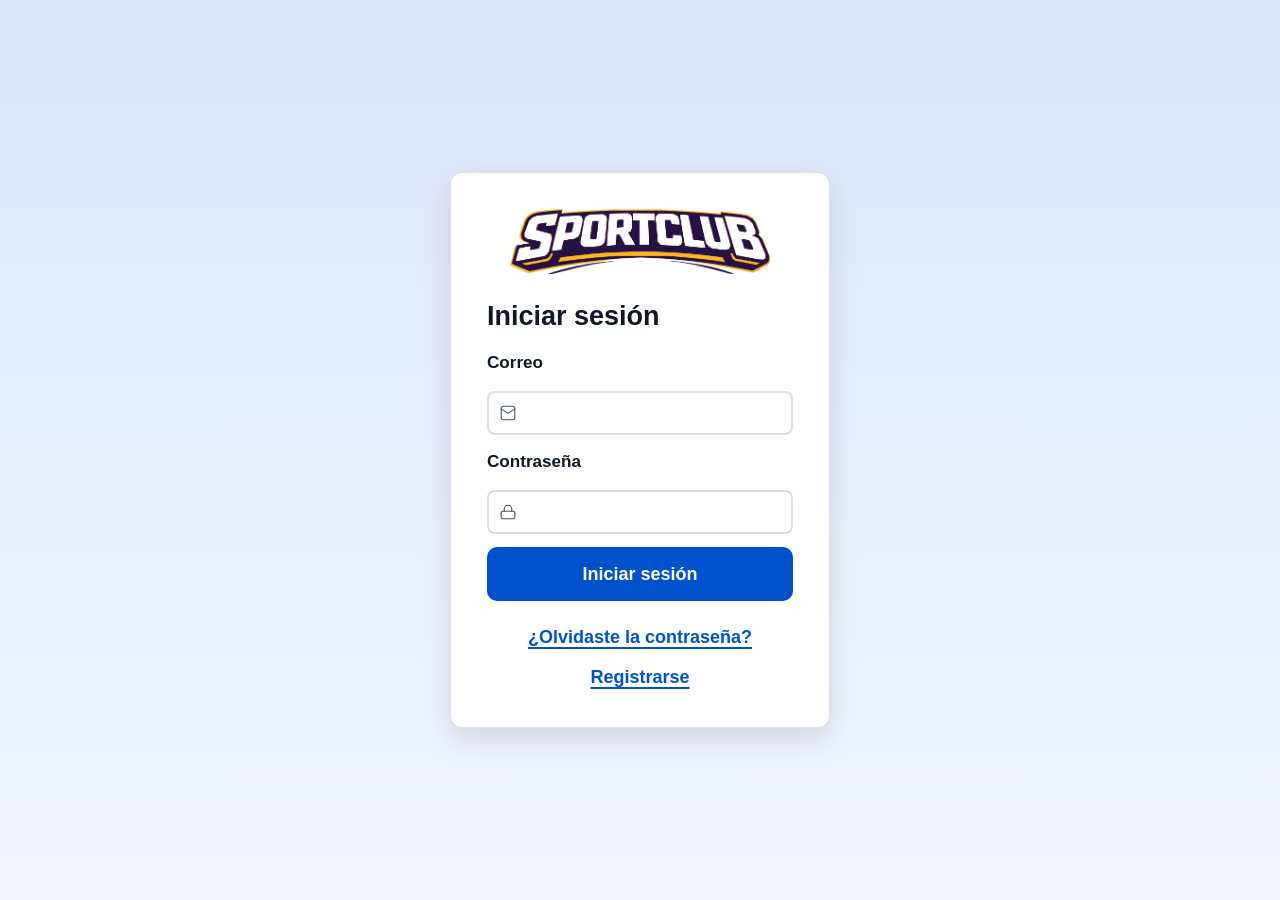
==== login.html @ 4961551b "Se modifico entero el codigo y se añadio pagina registro y recovery de cuenta" ====
<!DOCTYPE html>
<html lang="es">
<head>
    <meta charset="UTF-8">
    <meta name="viewport" content="width=device-width, initial-scale=1.0">
    <title>Iniciar sesión</title>
    <link rel="stylesheet" href="style.css">
    <meta name="color-scheme" content="light dark">
</head>
<body>
    <main class="login-container">
        <div class="login-box" role="region" aria-label="Formulario de inicio de sesión">
            <!-- Logo: coloque el archivo de imagen en assets/logo.png -->
            <div class="logo-wrap" aria-hidden="true">
                <img src="assets/logo.png" alt="Sportclub" class="site-logo">
            </div>
            <h1>Iniciar sesión</h1>
            <form id="loginForm" class="login-form">
                    <div class="input-group">
                        <label for="email">Correo</label>
                        <div class="input-field">
                            <span class="icon" aria-hidden="true">
                                <!-- email SVG -->
                                <svg width="18" height="18" viewBox="0 0 24 24" fill="none" xmlns="http://www.w3.org/2000/svg" aria-hidden="true">
                                    <path d="M3 5.5A2.5 2.5 0 015.5 3h13A2.5 2.5 0 0121 5.5v13A2.5 2.5 0 0118.5 21h-13A2.5 2.5 0 013 18.5v-13z" stroke="currentColor" stroke-width="1.5" stroke-linecap="round" stroke-linejoin="round"/>
                                    <path d="M21 6.5l-9 6-9-6" stroke="currentColor" stroke-width="1.5" stroke-linecap="round" stroke-linejoin="round"/>
                                </svg>
                            </span>
                            <input type="email" id="email" name="email" required autocomplete="email" aria-label="Correo">
                        </div>
                    </div>

                    <div class="input-group">
                        <label for="password">Contraseña</label>
                        <div class="input-field">
                            <span class="icon" aria-hidden="true">
                                <!-- lock SVG -->
                                <svg width="18" height="18" viewBox="0 0 24 24" fill="none" xmlns="http://www.w3.org/2000/svg" aria-hidden="true">
                                    <rect x="3" y="11" width="18" height="10" rx="2" stroke="currentColor" stroke-width="1.5" stroke-linecap="round" stroke-linejoin="round"/>
                                    <path d="M7 11V8a5 5 0 0110 0v3" stroke="currentColor" stroke-width="1.5" stroke-linecap="round" stroke-linejoin="round"/>
                                </svg>
                            </span>
                            <input type="password" id="password" name="password" required autocomplete="current-password" aria-label="Contraseña">
                        </div>
                    </div>

                <button type="submit" class="btn btn-primary login-submit">Iniciar sesión</button>
            </form>

            <div class="login-links" aria-label="Accesos rápidos">
                <a href="recover.html" class="login-text-link">¿Olvidaste la contraseña?</a>
                <a href="register.html" class="login-text-link">Registrarse</a>
            </div>
        </div>
    </main>

    <script src="app.js"></script>
</body>
</html>
---- style.css ----
/* Reset y Variables de Accesibilidad */
:root {
    /* Colores base (afectan: fondo, texto, bordes, botones y links) */
    --color-primary: #0052CC;
    --color-primary-hover: #0039A6;
    --color-text: #0f172a;
    --color-text-muted: #475569;
    --color-bg: #f3f6ff;          /* fondo de la página */
    --color-surface: #ffffff;     /* caja/panel */
    --color-border: rgba(15, 23, 42, 0.14);
    --color-input-bg: #ffffff;
    --color-input-text: #0f172a;
    --color-success: #216E4E;
    --color-error: #AE2A19;
    --shadow-elevated: 0 12px 30px rgba(2, 6, 23, 0.12);

    --font-family: -apple-system, BlinkMacSystemFont, 'Segoe UI', 'Roboto', sans-serif;
    --font-size-base: 18px;
    --line-height-base: 1.5;
    --focus-outline: 3px solid #0052CC;
}

*, *::before, *::after {
    box-sizing: border-box;
}

html {
    scroll-behavior: smooth;
    font-size: var(--font-size-base);
}

body {
    font-family: var(--font-family);
    color: var(--color-text);
    background-color: var(--color-bg);
    line-height: var(--line-height-base);
    margin: 0;
    padding: 0;
}

/* Tipografía con Contraste AA */
h1, h2, h3, h4, h5, h6 {
    margin: 0.5em 0;
    font-weight: 600;
    line-height: 1.2;
}

h1 { font-size: 2rem; }
h2 { font-size: 1.5rem; }
h3 { font-size: 1.25rem; }
h4 { font-size: 1.125rem; }
h5, h6 { font-size: 1rem; }

p {
    margin: 0.5em 0 1em 0;
}

/* Enlaces Accesibles */
a {
    color: var(--color-primary);
    text-decoration: underline;
    text-decoration-thickness: 2px;
    text-underline-offset: 4px;
}

a:hover {
    background-color: rgba(0, 82, 204, 0.1);
}

a:focus {
    outline: var(--focus-outline);
    outline-offset: 2px;
}

a:visited {
    color: #663399;
}

/* Formularios Accesibles */
input, textarea, select, button {
    font-family: inherit;
    font-size: 1rem;
    line-height: var(--line-height-base);
    border: 2px solid var(--color-border);
    padding: 0.75rem;
    border-radius: 4px;
}

input:focus, textarea:focus, select:focus {
    outline: var(--focus-outline);
    outline-offset: 2px;
    border-color: var(--color-primary);
}

label {
    display: block;
    margin-bottom: 0.5rem;
    font-weight: 600;
}

/* Botones */
button {
    background-color: var(--color-primary);
    color: #ffffff;
    cursor: pointer;
    min-height: 44px;
    min-width: 44px;
    padding: 0.75rem 1.5rem;
    border: none;
    border-radius: 4px;
    font-weight: 600;
}

button:hover {
    background-color: var(--color-primary-hover);
}

button:focus {
    outline: var(--focus-outline);
    outline-offset: 2px;
}

button:disabled {
    opacity: 0.5;
    cursor: not-allowed;
}

/* Skip Link (para navegar al contenido principal) */
.skip-link {
    position: absolute;
    top: -9999px;
    left: -9999px;
    z-index: 999;
}

.skip-link:focus {
    top: 0;
    left: 0;
    padding: 1rem;
    background-color: var(--color-primary);
    color: rgb(0, 0, 0);
}

/* Contenedor Principal */
main {
    max-width: 1200px;
    margin: 0 auto;
    padding: 2rem 1rem;
}

/* Tablas Accesibles */
table {
    width: 100%;
    border-collapse: collapse;
    margin: 1.5rem 0;
}

th, td {
    padding: 1rem;
    text-align: left;
    border-bottom: 1px solid var(--color-border);
}

th {
    background-color: var(--color-text);
    font-weight: 600;
}

/* Estado Focus Visible */
:focus-visible {
    outline: var(--focus-outline);
    outline-offset: 2px;
}

/* Máscaras para Lectores de Pantalla */
.sr-only {
    position: absolute;
    width: 1px;
    height: 1px;
    overflow: hidden;
    clip: rect(0, 0, 0, 0);
    white-space: nowrap;
}

/* Responsive Design */
@media (max-width: 768px) {
    h1 { font-size: 1.75rem; }
    h2 { font-size: 1.5rem; }
    h3 { font-size: 1.25rem; }
    
    body { --font-size-base: 16px; }
}

/* Modo Oscuro (respeta preferencias del usuario) */
@media (prefers-color-scheme: dark) {
    :root {
        --color-text: #e6edf3;
        --color-text-muted: rgba(230, 237, 243, 0.72);
        --color-bg: #0D1117;
        --color-surface: #0f172a;
        --color-border: rgba(255, 255, 255, 0.12);
        --color-input-bg: #0B1220;
        --color-input-text: #e6edf3;
        --shadow-elevated: 0 16px 40px rgba(0, 0, 0, 0.5);
    }



}

/* Respetar Preferencias de Movimiento */
@media (prefers-reduced-motion: reduce) {
    * {
        animation-duration: 0.01ms !important;
        animation-iteration-count: 1 !important;
        transition-duration: 0.01ms !important;
        scroll-behavior: auto !important;
    }
}

/* Estilos para la página de login centrada */
.login-container {
    max-width: none;
    margin: 0;
    width: 100%;
    min-height: 100vh;
    display: flex;
    align-items: center;
    justify-content: center;
    padding: 2rem;
    background: linear-gradient(180deg, rgba(0, 82, 204, 0.10), rgba(0, 0, 0, 0));
}

.login-box {
    width: 100%;
    max-width: 380px;
    background-color: var(--color-surface);
    color: var(--color-text);
    border-radius: 12px;
    box-shadow: var(--shadow-elevated);
    padding: 2rem;
    border: 1px solid var(--color-border);
}

.login-box h1 {
    margin: 0 0 1rem 0;
    font-size: 1.5rem;
}

/* Logo del sitio dentro del cuadro de login */
.logo-wrap {
    text-align: center;
    margin-bottom: 1rem;
}
.site-logo {
    max-width: 260px;
    width: 100%;
    height: auto;
    display: inline-block;
    object-fit: contain;
}

.login-form {
    display: flex;
    flex-direction: column;
    gap: 0.75rem;
}

.login-box input {
    width: 100%;
    padding: 0.75rem;
    border: 2px solid var(--color-border);
    border-radius: 8px;
    background: var(--color-input-bg);
    color: var(--color-input-text);
}

.login-box select,
.login-box textarea {
    width: 100%;
    padding: 0.75rem;
    border: 2px solid var(--color-border);
    border-radius: 8px;
    background: var(--color-input-bg);
    color: var(--color-input-text);
}

.login-box textarea {
    resize: vertical;
    min-height: 92px;
}

.login-box input::placeholder {
    color: var(--color-text-muted);
}

.login-box textarea::placeholder {
    color: var(--color-text-muted);
}

/* Campo genérico (usado en register.html) */
.form-field {
    width: 100%;
    max-width: 320px;
    margin: 0 auto;
    display: flex;
    flex-direction: column;
    gap: 0.35rem;
}

.form-message {
    width: 100%;
    max-width: 320px;
    margin: 0 auto;
    padding: 0.75rem;
    border-radius: 10px;
    border: 1px solid var(--color-border);
    background: rgba(33, 110, 78, 0.08);
    color: var(--color-text);
    font-weight: 600;
}

/* Input group with icon */
.input-group {
    display: flex;
    flex-direction: column;
    gap: 0.35rem;
    width: 100%;
}

/* Field wrapper that contains the icon and the input */
.input-field {
    position: relative;
    width: 100%;
    max-width: 320px;
    margin: 0 auto; /* centrar el cuadro del input */
}

.input-field .icon {
    position: absolute;
    left: 12px;
    top: 50%;
    transform: translateY(-50%);
    display: inline-flex;
    align-items: center;
    justify-content: center;
    color: var(--color-text-muted);
    pointer-events: none;
}

.input-field input {
    width: 100%;
    padding-left: 2.8rem;
    height: 44px;
    border-radius: 8px;
    box-shadow: none;
}

.input-group label {
    font-size: 0.95rem;
    color: var(--color-text);
}

/* Botón principal del login */
.login-submit {
    width: 100%;
    border-radius: 10px;
}

/* Links de texto (en vez de botones) debajo del formulario */
.login-links {
    margin-top: 1.25rem;
    display: flex;
    justify-content: center;
    gap: 0.75rem;
    align-items: center;
    flex-wrap: wrap;
}

.login-divider {
    color: var(--color-text-muted);
}

.login-text-link {
    color: var(--color-primary);
    font-weight: 600;
    text-decoration: underline;
    text-decoration-thickness: 2px;
    text-underline-offset: 4px;
}

.login-text-link:hover {
    background-color: rgba(0, 82, 204, 0.1);
}

.login-text-link:visited {
    color: var(--color-primary);
}


/* Modal styles */
.modal {
    position: fixed;
    inset: 0;
    display: none;
    align-items: center;
    justify-content: center;
    background: rgba(2,6,23,0.5);
    z-index: 60;
}
.modal[aria-hidden="false"] { display: flex; }
.modal-box {
    width: 92%;
    max-width: 420px;
    background: var(--color-surface);
    color: var(--color-text);
    padding: 1.25rem;
    border-radius: 12px;
    box-shadow: var(--shadow-elevated);
    position: relative;
}
.modal-close {
    position: absolute;
    right: 10px;
    top: 8px;
    background: transparent;
    border: none;
    padding: 0;
    min-height: auto;
    min-width: auto;
    font-size: 1.25rem;
    cursor: pointer;
}
.modal-box h2 { margin-top: 0; }
.modal-actions { margin-top: 1rem; display: flex; gap: 0.5rem; }
.modal-success { text-align: center; padding: 0.5rem 0; }

/* Botones con intención (primario / secundario) */
.btn.btn-primary {
    background-color: var(--color-primary);
    color: #ffffff;
}

.btn.btn-primary:hover {
    background-color: var(--color-primary-hover);
}

.btn.btn-secondary {
    background: transparent;
    color: var(--color-text);
    border: 2px solid var(--color-border);
}

.btn.btn-secondary:hover {
    background: rgba(0, 0, 0, 0.04);
}

@media (prefers-color-scheme: dark) {
    .modal { background: rgba(2, 6, 23, 0.75); }
    .btn.btn-secondary:hover { background: rgba(255, 255, 255, 0.06); }
    .login-text-link:hover { background-color: rgba(122, 167, 255, 0.12); }
}
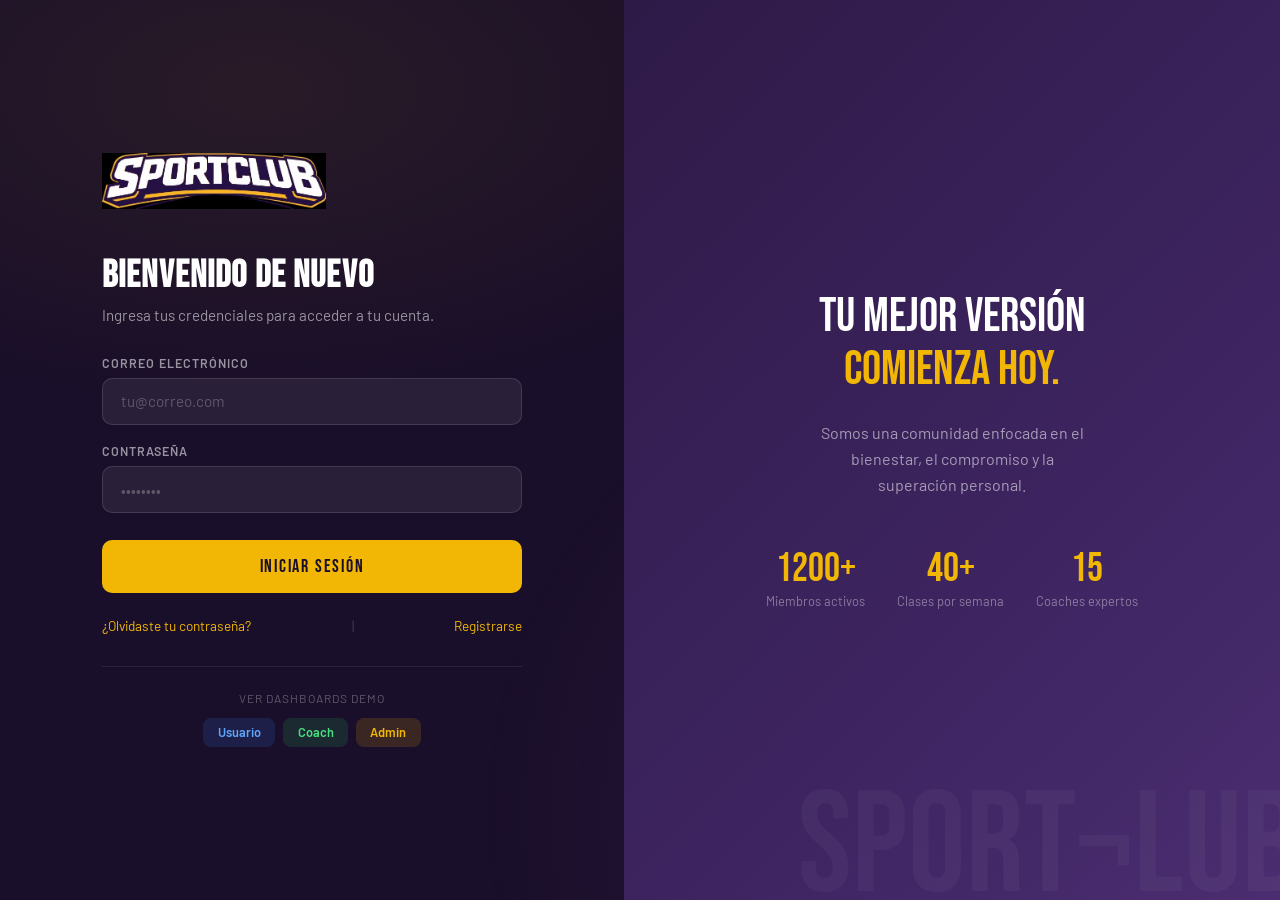
==== commit a8177b79: "nuevo modelo" ====
--- a/login.html
+++ b/login.html
@@ -1,59 +1,76 @@
 <!DOCTYPE html>
 <html lang="es">
 <head>
-    <meta charset="UTF-8">
-    <meta name="viewport" content="width=device-width, initial-scale=1.0">
-    <title>Iniciar sesión</title>
-    <link rel="stylesheet" href="style.css">
-    <meta name="color-scheme" content="light dark">
+  <meta charset="UTF-8" />
+  <meta name="viewport" content="width=device-width, initial-scale=1.0" />
+  <title>SportClub – Iniciar Sesión</title>
+  <link rel="stylesheet" href="styles.css" />
 </head>
-<body>
-    <main class="login-container">
-        <div class="login-box" role="region" aria-label="Formulario de inicio de sesión">
-            <!-- Logo: coloque el archivo de imagen en assets/logo.png -->
-            <div class="logo-wrap" aria-hidden="true">
-                <img src="assets/logo.png" alt="Sportclub" class="site-logo">
-            </div>
-            <h1>Iniciar sesión</h1>
-            <form id="loginForm" class="login-form">
-                    <div class="input-group">
-                        <label for="email">Correo</label>
-                        <div class="input-field">
-                            <span class="icon" aria-hidden="true">
-                                <!-- email SVG -->
-                                <svg width="18" height="18" viewBox="0 0 24 24" fill="none" xmlns="http://www.w3.org/2000/svg" aria-hidden="true">
-                                    <path d="M3 5.5A2.5 2.5 0 015.5 3h13A2.5 2.5 0 0121 5.5v13A2.5 2.5 0 0118.5 21h-13A2.5 2.5 0 013 18.5v-13z" stroke="currentColor" stroke-width="1.5" stroke-linecap="round" stroke-linejoin="round"/>
-                                    <path d="M21 6.5l-9 6-9-6" stroke="currentColor" stroke-width="1.5" stroke-linecap="round" stroke-linejoin="round"/>
-                                </svg>
-                            </span>
-                            <input type="email" id="email" name="email" required autocomplete="email" aria-label="Correo">
-                        </div>
-                    </div>
+<body class="auth-body">
 
-                    <div class="input-group">
-                        <label for="password">Contraseña</label>
-                        <div class="input-field">
-                            <span class="icon" aria-hidden="true">
-                                <!-- lock SVG -->
-                                <svg width="18" height="18" viewBox="0 0 24 24" fill="none" xmlns="http://www.w3.org/2000/svg" aria-hidden="true">
-                                    <rect x="3" y="11" width="18" height="10" rx="2" stroke="currentColor" stroke-width="1.5" stroke-linecap="round" stroke-linejoin="round"/>
-                                    <path d="M7 11V8a5 5 0 0110 0v3" stroke="currentColor" stroke-width="1.5" stroke-linecap="round" stroke-linejoin="round"/>
-                                </svg>
-                            </span>
-                            <input type="password" id="password" name="password" required autocomplete="current-password" aria-label="Contraseña">
-                        </div>
-                    </div>
+  <!-- Panel del formulario -->
+  <div class="auth-panel">
+    <div class="auth-card">
+      <div class="auth-logo">
+        <a href="#"><img src="logo.png" alt="SportClub" style="height:56px; width:auto;" /></a>
+      </div>
 
-                <button type="submit" class="btn btn-primary login-submit">Iniciar sesión</button>
-            </form>
+      <h1 class="auth-title">Bienvenido de nuevo</h1>
+      <p class="auth-subtitle">Ingresa tus credenciales para acceder a tu cuenta.</p>
 
-            <div class="login-links" aria-label="Accesos rápidos">
-                <a href="recover.html" class="login-text-link">¿Olvidaste la contraseña?</a>
-                <a href="register.html" class="login-text-link">Registrarse</a>
-            </div>
+      <div class="form-group">
+        <label class="form-label">Correo electrónico</label>
+        <input type="email" class="form-input" placeholder="tu@correo.com" />
+      </div>
+
+      <div class="form-group">
+        <label class="form-label">Contraseña</label>
+        <input type="password" class="form-input" placeholder="••••••••" />
+      </div>
+
+      <button class="btn-primary">Iniciar Sesión</button>
+
+      <div class="auth-links">
+        <a href="recover.html">¿Olvidaste tu contraseña?</a>
+        <span class="auth-divider">|</span>
+        <a href="register.html">Registrarse</a>
+      </div>
+
+      <!-- Demo links -->
+      <div style="margin-top:2rem; padding-top:1.5rem; border-top:1px solid rgba(255,255,255,0.08);">
+        <p style="font-size:0.75rem; color:rgba(255,255,255,0.3); text-align:center; margin-bottom:0.8rem; text-transform:uppercase; letter-spacing:0.08em;">Ver dashboards demo</p>
+        <div style="display:flex; gap:0.5rem; justify-content:center;">
+          <a href="dashboard-usuario.html" style="padding:0.4rem 0.9rem; border-radius:8px; background:rgba(59,130,246,0.15); color:#60a5fa; font-size:0.8rem; text-decoration:none; font-weight:600;">Usuario</a>
+          <a href="dashboard-coach.html" style="padding:0.4rem 0.9rem; border-radius:8px; background:rgba(34,197,94,0.15); color:#4ade80; font-size:0.8rem; text-decoration:none; font-weight:600;">Coach</a>
+          <a href="dashboard-admin.html" style="padding:0.4rem 0.9rem; border-radius:8px; background:rgba(242,183,5,0.15); color:#F2B705; font-size:0.8rem; text-decoration:none; font-weight:600;">Admin</a>
         </div>
-    </main>
+      </div>
+    </div>
+  </div>
 
-    <script src="app.js"></script>
+  <!-- Panel visual -->
+  <div class="auth-visual">
+    <div class="auth-visual-tagline">
+      Tu mejor versión<em>comienza hoy.</em>
+    </div>
+    <p class="auth-visual-sub">
+      Somos una comunidad enfocada en el bienestar, el compromiso y la superación personal.
+    </p>
+    <div style="margin-top:3rem; display:flex; gap:2rem; text-align:center;">
+      <div>
+        <div style="font-family:'Bebas Neue',sans-serif; font-size:2.5rem; color:var(--gold);">1200+</div>
+        <div style="font-size:0.8rem; color:rgba(255,255,255,0.4);">Miembros activos</div>
+      </div>
+      <div>
+        <div style="font-family:'Bebas Neue',sans-serif; font-size:2.5rem; color:var(--gold);">40+</div>
+        <div style="font-size:0.8rem; color:rgba(255,255,255,0.4);">Clases por semana</div>
+      </div>
+      <div>
+        <div style="font-family:'Bebas Neue',sans-serif; font-size:2.5rem; color:var(--gold);">15</div>
+        <div style="font-size:0.8rem; color:rgba(255,255,255,0.4);">Coaches expertos</div>
+      </div>
+    </div>
+  </div>
+
 </body>
-</html>+</html>
--- a/styles.css
+++ b/styles.css
@@ -0,0 +1,505 @@
+@import url('https://fonts.googleapis.com/css2?family=Bebas+Neue&family=Barlow:wght@300;400;500;600;700&family=Barlow+Condensed:wght@400;600;700&display=swap');
+
+/* ─── TOKENS ─────────────────────────────────────────────── */
+:root {
+  --purple:   #2E1A47;
+  --gold:     #F2B705;
+  --white:    #FFFFFF;
+  --purple-light: #3d2460;
+  --purple-dark:  #1a0f2a;
+  --gold-dark:    #c99500;
+  --text-muted: rgba(255,255,255,0.55);
+
+  /* role colors */
+  --user-accent:  #3B82F6;
+  --user-dark:    #1d4ed8;
+  --coach-accent: #22c55e;
+  --coach-dark:   #15803d;
+  --admin-accent: #2E1A47;
+  --admin-dark:   #1a0f2a;
+}
+
+*, *::before, *::after { box-sizing: border-box; margin: 0; padding: 0; }
+
+body {
+  font-family: 'Barlow', sans-serif;
+  background: var(--purple-dark);
+  color: var(--white);
+  min-height: 100vh;
+  overflow-x: hidden;
+}
+
+/* ─── BACKGROUND TEXTURE ────────────────────────────────── */
+body::before {
+  content: '';
+  position: fixed; inset: 0;
+  background:
+    radial-gradient(ellipse 80% 60% at 20% 10%, rgba(242,183,5,0.07) 0%, transparent 60%),
+    radial-gradient(ellipse 60% 80% at 80% 90%, rgba(46,26,71,0.8) 0%, transparent 70%);
+  pointer-events: none; z-index: 0;
+}
+
+/* ─── LOGO TEXT ─────────────────────────────────────────── */
+.logo {
+  font-family: 'Bebas Neue', sans-serif;
+  font-size: 2rem;
+  letter-spacing: 0.05em;
+  color: var(--white);
+  display: flex; align-items: center; gap: 6px;
+  text-decoration: none;
+}
+.logo span { color: var(--gold); }
+.logo-icon {
+  width: 36px; height: 36px;
+  background: var(--gold);
+  border-radius: 8px;
+  display: grid; place-items: center;
+  color: var(--purple-dark);
+  font-size: 1.1rem; font-weight: 900;
+}
+
+/* ─── AUTH PAGES ────────────────────────────────────────── */
+.auth-body {
+  display: flex; align-items: stretch; min-height: 100vh;
+}
+
+.auth-panel {
+  flex: 1;
+  display: flex; flex-direction: column;
+  justify-content: center; align-items: center;
+  padding: 3rem 2rem;
+  position: relative; z-index: 1;
+}
+
+.auth-visual {
+  flex: 1;
+  background: linear-gradient(135deg, var(--purple) 0%, var(--purple-light) 60%, #4a2d70 100%);
+  display: flex; flex-direction: column;
+  justify-content: center; align-items: center;
+  padding: 3rem;
+  position: relative; overflow: hidden;
+}
+.auth-visual::before {
+  content: 'SPORT\ACLUB';
+  white-space: pre;
+  font-family: 'Bebas Neue', sans-serif;
+  font-size: 9rem; line-height: 1;
+  color: rgba(255,255,255,0.04);
+  position: absolute; bottom: -20px; right: -20px;
+  text-align: right;
+}
+.auth-visual-tagline {
+  font-family: 'Bebas Neue', sans-serif;
+  font-size: 3rem; line-height: 1.1;
+  text-align: center;
+  text-transform: uppercase;
+}
+.auth-visual-tagline em { color: var(--gold); font-style: normal; display: block; }
+.auth-visual-sub {
+  margin-top: 1.5rem;
+  color: var(--text-muted);
+  font-size: 1rem; text-align: center;
+  max-width: 280px; line-height: 1.6;
+}
+
+.auth-card {
+  width: 100%; max-width: 420px;
+}
+.auth-logo { margin-bottom: 2.5rem; }
+.auth-title {
+  font-family: 'Bebas Neue', sans-serif;
+  font-size: 2.4rem; letter-spacing: 0.03em;
+  margin-bottom: 0.4rem;
+}
+.auth-subtitle { color: var(--text-muted); font-size: 0.95rem; margin-bottom: 2rem; }
+
+.form-group { margin-bottom: 1.2rem; }
+.form-label {
+  display: block;
+  font-size: 0.78rem; font-weight: 600;
+  letter-spacing: 0.08em; text-transform: uppercase;
+  color: var(--text-muted);
+  margin-bottom: 0.5rem;
+}
+.form-input {
+  width: 100%;
+  background: rgba(255,255,255,0.07);
+  border: 1.5px solid rgba(255,255,255,0.12);
+  border-radius: 10px;
+  padding: 0.85rem 1.1rem;
+  color: var(--white);
+  font-family: 'Barlow', sans-serif;
+  font-size: 0.95rem;
+  transition: border-color 0.2s, background 0.2s;
+  outline: none;
+}
+.form-input::placeholder { color: rgba(255,255,255,0.25); }
+.form-input:focus {
+  border-color: var(--gold);
+  background: rgba(242,183,5,0.06);
+}
+.form-select {
+  width: 100%;
+  background: rgba(255,255,255,0.07);
+  border: 1.5px solid rgba(255,255,255,0.12);
+  border-radius: 10px;
+  padding: 0.85rem 1.1rem;
+  color: var(--white);
+  font-family: 'Barlow', sans-serif;
+  font-size: 0.95rem;
+  outline: none; cursor: pointer;
+  transition: border-color 0.2s;
+}
+.form-select:focus { border-color: var(--gold); }
+.form-select option { background: var(--purple-dark); }
+
+.btn-primary {
+  width: 100%;
+  background: var(--gold);
+  color: var(--purple-dark);
+  border: none;
+  border-radius: 10px;
+  padding: 1rem;
+  font-family: 'Bebas Neue', sans-serif;
+  font-size: 1.1rem; letter-spacing: 0.1em;
+  cursor: pointer;
+  transition: background 0.2s, transform 0.1s;
+  margin-top: 0.5rem;
+}
+.btn-primary:hover { background: var(--gold-dark); }
+.btn-primary:active { transform: scale(0.98); }
+
+.auth-links {
+  display: flex; justify-content: space-between; align-items: center;
+  margin-top: 1.5rem;
+  font-size: 0.85rem;
+}
+.auth-links a {
+  color: var(--gold);
+  text-decoration: none;
+  transition: opacity 0.2s;
+}
+.auth-links a:hover { opacity: 0.75; }
+.auth-divider { color: rgba(255,255,255,0.2); }
+
+.form-row { display: grid; grid-template-columns: 1fr 1fr; gap: 1rem; }
+
+.optional-label {
+  font-size: 0.7rem; color: var(--text-muted); margin-left: 4px;
+}
+
+.section-divider {
+  display: flex; align-items: center; gap: 1rem;
+  margin: 1.5rem 0 1rem;
+  color: var(--text-muted); font-size: 0.8rem;
+}
+.section-divider::before, .section-divider::after {
+  content: ''; flex: 1;
+  height: 1px; background: rgba(255,255,255,0.1);
+}
+
+/* ─── CONFIRMATION MESSAGE ──────────────────────────────── */
+.confirm-box {
+  background: rgba(34,197,94,0.12);
+  border: 1px solid rgba(34,197,94,0.3);
+  border-radius: 12px;
+  padding: 1.2rem 1.4rem;
+  display: flex; align-items: flex-start; gap: 1rem;
+  margin-top: 1rem;
+}
+.confirm-icon {
+  width: 36px; height: 36px; flex-shrink: 0;
+  background: rgba(34,197,94,0.2);
+  border-radius: 50%; display: grid; place-items: center;
+  color: #22c55e; font-size: 1.1rem;
+}
+.confirm-text { font-size: 0.9rem; color: rgba(255,255,255,0.85); line-height: 1.5; }
+.confirm-text strong { color: #22c55e; display: block; margin-bottom: 2px; }
+
+/* ─── DASHBOARD LAYOUT ──────────────────────────────────── */
+.dash-body {
+  display: flex; min-height: 100vh;
+  background: #0f0a1a;
+}
+
+.dash-sidebar {
+  width: 230px; flex-shrink: 0;
+  background: linear-gradient(180deg, var(--purple) 0%, var(--purple-dark) 100%);
+  display: flex; flex-direction: column;
+  padding: 1.8rem 0;
+  position: fixed; top: 0; left: 0; bottom: 0;
+  z-index: 10;
+  border-right: 1px solid rgba(255,255,255,0.06);
+}
+
+.sidebar-logo {
+  padding: 0 1.5rem 2rem;
+  border-bottom: 1px solid rgba(255,255,255,0.08);
+  margin-bottom: 1.5rem;
+}
+
+.sidebar-nav { flex: 1; padding: 0 0.75rem; }
+.nav-item {
+  display: flex; align-items: center; gap: 0.75rem;
+  padding: 0.75rem 0.9rem;
+  border-radius: 10px;
+  color: var(--text-muted);
+  text-decoration: none;
+  font-size: 0.92rem; font-weight: 500;
+  transition: all 0.2s;
+  cursor: pointer; border: none; background: none;
+  width: 100%; text-align: left;
+  margin-bottom: 4px;
+}
+.nav-item:hover { color: var(--white); background: rgba(255,255,255,0.07); }
+.nav-item.active { color: var(--white); font-weight: 600; }
+.nav-item .icon { font-size: 1rem; width: 20px; text-align: center; }
+
+/* role-specific active nav */
+.user-theme .nav-item.active { background: rgba(59,130,246,0.2); color: var(--user-accent); }
+.coach-theme .nav-item.active { background: rgba(34,197,94,0.2); color: var(--coach-accent); }
+.admin-theme .nav-item.active { background: rgba(242,183,5,0.15); color: var(--gold); }
+
+.sidebar-bottom { padding: 0 0.75rem; border-top: 1px solid rgba(255,255,255,0.08); padding-top: 1rem; }
+
+.btn-logout {
+  display: flex; align-items: center; gap: 0.75rem;
+  padding: 0.75rem 0.9rem;
+  border-radius: 10px;
+  color: rgba(255,100,100,0.7);
+  font-size: 0.92rem; font-weight: 500;
+  cursor: pointer; border: none; background: none;
+  width: 100%; text-align: left;
+  transition: all 0.2s;
+}
+.btn-logout:hover { color: #f87171; background: rgba(248,113,113,0.1); }
+
+.btn-edit-profile {
+  display: flex; align-items: center; gap: 0.75rem;
+  padding: 0.75rem 0.9rem;
+  border-radius: 10px;
+  color: var(--gold);
+  font-size: 0.92rem; font-weight: 500;
+  cursor: pointer; border: none; background: none;
+  width: 100%; text-align: left;
+  transition: all 0.2s;
+  margin-bottom: 4px;
+}
+.btn-edit-profile:hover { background: rgba(242,183,5,0.1); }
+
+/* ─── MAIN CONTENT ──────────────────────────────────────── */
+.dash-main {
+  margin-left: 230px;
+  flex: 1; padding: 2rem;
+  position: relative; z-index: 1;
+}
+
+.dash-header {
+  display: flex; align-items: center; justify-content: space-between;
+  margin-bottom: 2rem;
+}
+.dash-header-left h1 {
+  font-family: 'Bebas Neue', sans-serif;
+  font-size: 1.9rem; letter-spacing: 0.03em;
+}
+.dash-header-left p { color: var(--text-muted); font-size: 0.9rem; margin-top: 2px; }
+
+.role-badge {
+  padding: 0.35rem 1rem;
+  border-radius: 20px;
+  font-size: 0.75rem; font-weight: 700;
+  letter-spacing: 0.1em; text-transform: uppercase;
+}
+.user-theme .role-badge { background: rgba(59,130,246,0.2); color: var(--user-accent); border: 1px solid rgba(59,130,246,0.3); }
+.coach-theme .role-badge { background: rgba(34,197,94,0.2); color: var(--coach-accent); border: 1px solid rgba(34,197,94,0.3); }
+.admin-theme .role-badge { background: rgba(242,183,5,0.15); color: var(--gold); border: 1px solid rgba(242,183,5,0.25); }
+
+/* ─── CARDS ─────────────────────────────────────────────── */
+.card {
+  background: rgba(255,255,255,0.04);
+  border: 1px solid rgba(255,255,255,0.08);
+  border-radius: 16px;
+  padding: 1.5rem;
+}
+.card-title {
+  font-family: 'Barlow Condensed', sans-serif;
+  font-size: 0.8rem; font-weight: 600;
+  letter-spacing: 0.1em; text-transform: uppercase;
+  color: var(--text-muted);
+  margin-bottom: 1.2rem;
+  display: flex; align-items: center; gap: 0.5rem;
+}
+.card-title::before {
+  content: ''; width: 3px; height: 14px; border-radius: 2px;
+  background: var(--gold);
+}
+.user-theme .card-title::before { background: var(--user-accent); }
+.coach-theme .card-title::before { background: var(--coach-accent); }
+
+/* ─── STAT CARDS ─────────────────────────────────────────── */
+.stat-cards { display: grid; grid-template-columns: repeat(auto-fit, minmax(160px,1fr)); gap: 1rem; margin-bottom: 1.5rem; }
+.stat-card {
+  background: rgba(255,255,255,0.04);
+  border: 1px solid rgba(255,255,255,0.08);
+  border-radius: 14px; padding: 1.2rem 1.4rem;
+}
+.stat-value { font-family: 'Bebas Neue', sans-serif; font-size: 2.5rem; line-height: 1; }
+.stat-label { font-size: 0.78rem; color: var(--text-muted); margin-top: 4px; text-transform: uppercase; letter-spacing: 0.06em; }
+
+.user-theme .stat-value { color: var(--user-accent); }
+.coach-theme .stat-value { color: var(--coach-accent); }
+.admin-theme .stat-value { color: var(--gold); }
+
+/* ─── GRID LAYOUTS ──────────────────────────────────────── */
+.grid-2 { display: grid; grid-template-columns: 1fr 1fr; gap: 1.2rem; }
+.grid-3 { display: grid; grid-template-columns: repeat(3,1fr); gap: 1.2rem; }
+.grid-auto { display: grid; grid-template-columns: repeat(auto-fit, minmax(280px,1fr)); gap: 1.2rem; }
+
+/* ─── PROFILE SECTION ───────────────────────────────────── */
+.profile-block {
+  display: flex; align-items: center; gap: 1.2rem;
+}
+.avatar {
+  width: 56px; height: 56px; border-radius: 50%;
+  background: linear-gradient(135deg, var(--purple-light), var(--gold));
+  display: grid; place-items: center;
+  font-family: 'Bebas Neue', sans-serif; font-size: 1.5rem;
+  flex-shrink: 0;
+}
+.profile-name { font-size: 1.1rem; font-weight: 600; }
+.profile-email { color: var(--text-muted); font-size: 0.85rem; margin-top: 2px; }
+.profile-meta { display: flex; gap: 0.5rem; margin-top: 8px; flex-wrap: wrap; }
+.tag {
+  padding: 0.25rem 0.65rem; border-radius: 20px;
+  font-size: 0.72rem; font-weight: 600; letter-spacing: 0.06em;
+  background: rgba(242,183,5,0.12); color: var(--gold);
+  text-transform: uppercase;
+}
+
+/* ─── CLASS CARDS ───────────────────────────────────────── */
+.class-list { display: flex; flex-direction: column; gap: 0.65rem; }
+.class-item {
+  display: flex; align-items: center; justify-content: space-between;
+  background: rgba(255,255,255,0.04);
+  border: 1px solid rgba(255,255,255,0.07);
+  border-radius: 10px; padding: 0.85rem 1rem;
+}
+.class-info .class-name { font-weight: 600; font-size: 0.95rem; }
+.class-info .class-time { font-size: 0.8rem; color: var(--text-muted); margin-top: 2px; }
+.btn-reserve {
+  padding: 0.45rem 1rem;
+  border-radius: 8px; border: none;
+  font-family: 'Barlow Condensed', sans-serif;
+  font-size: 0.85rem; font-weight: 700;
+  letter-spacing: 0.05em; cursor: pointer;
+  transition: all 0.2s;
+}
+.user-theme .btn-reserve { background: rgba(59,130,246,0.2); color: var(--user-accent); border: 1px solid rgba(59,130,246,0.3); }
+.user-theme .btn-reserve:hover { background: var(--user-accent); color: white; }
+
+/* ─── TABLE ─────────────────────────────────────────────── */
+.data-table { width: 100%; border-collapse: collapse; }
+.data-table th {
+  text-align: left; padding: 0.6rem 0.8rem;
+  font-size: 0.72rem; font-weight: 700;
+  letter-spacing: 0.08em; text-transform: uppercase;
+  color: var(--text-muted);
+  border-bottom: 1px solid rgba(255,255,255,0.08);
+}
+.data-table td {
+  padding: 0.8rem;
+  font-size: 0.9rem;
+  border-bottom: 1px solid rgba(255,255,255,0.04);
+}
+.data-table tr:last-child td { border-bottom: none; }
+.data-table tr:hover td { background: rgba(255,255,255,0.02); }
+
+/* ─── SCHEDULE GRID ─────────────────────────────────────── */
+.schedule-grid {
+  display: grid;
+  grid-template-columns: 80px repeat(5, 1fr);
+  gap: 6px;
+}
+.sch-header {
+  text-align: center;
+  font-size: 0.72rem; font-weight: 700;
+  letter-spacing: 0.08em; text-transform: uppercase;
+  color: var(--text-muted); padding: 0.4rem;
+}
+.sch-time { color: var(--text-muted); font-size: 0.8rem; display: flex; align-items: center; }
+.sch-cell {
+  background: rgba(255,255,255,0.03);
+  border: 1px solid rgba(255,255,255,0.06);
+  border-radius: 8px; padding: 0.5rem;
+  font-size: 0.78rem; text-align: center;
+  min-height: 52px; display: flex; flex-direction: column;
+  justify-content: center;
+}
+.sch-cell.active {
+  border-color: rgba(34,197,94,0.3);
+  background: rgba(34,197,94,0.08);
+  color: var(--coach-accent);
+  font-weight: 600;
+}
+.sch-cell.empty { background: transparent; border-color: transparent; }
+
+/* ─── ADMIN SPECIFIC ────────────────────────────────────── */
+.user-row { display: flex; align-items: center; gap: 0.9rem; padding: 0.7rem 0; border-bottom: 1px solid rgba(255,255,255,0.05); }
+.user-row:last-child { border-bottom: none; }
+.user-row-avatar { width: 34px; height: 34px; border-radius: 50%; background: var(--purple-light); display: grid; place-items: center; font-size: 0.8rem; font-weight: 700; flex-shrink: 0; }
+.user-row-info .name { font-size: 0.9rem; font-weight: 600; }
+.user-row-info .email { font-size: 0.78rem; color: var(--text-muted); }
+.user-row-role { margin-left: auto; }
+.role-pill {
+  padding: 0.2rem 0.65rem; border-radius: 20px;
+  font-size: 0.7rem; font-weight: 700; letter-spacing: 0.06em;
+  text-transform: uppercase;
+}
+.role-pill.usuario { background: rgba(59,130,246,0.15); color: #60a5fa; }
+.role-pill.coach { background: rgba(34,197,94,0.15); color: #4ade80; }
+.role-pill.admin { background: rgba(242,183,5,0.15); color: var(--gold); }
+.btn-edit-row {
+  padding: 0.3rem 0.7rem; border-radius: 6px;
+  border: 1px solid rgba(255,255,255,0.1);
+  background: rgba(255,255,255,0.05);
+  color: var(--text-muted); font-size: 0.78rem;
+  cursor: pointer; margin-left: 0.5rem;
+  transition: all 0.2s;
+}
+.btn-edit-row:hover { color: white; border-color: rgba(255,255,255,0.3); }
+
+/* ─── RESERVATION LIST ──────────────────────────────────── */
+.reservation-item {
+  display: flex; align-items: center; gap: 1rem;
+  padding: 0.9rem;
+  background: rgba(255,255,255,0.04);
+  border: 1px solid rgba(255,255,255,0.07);
+  border-radius: 10px; margin-bottom: 0.5rem;
+}
+.res-dot { width: 10px; height: 10px; border-radius: 50%; background: var(--user-accent); flex-shrink: 0; }
+.res-name { font-weight: 600; font-size: 0.93rem; }
+.res-date { font-size: 0.8rem; color: var(--text-muted); }
+.res-status {
+  margin-left: auto; padding: 0.22rem 0.7rem; border-radius: 20px;
+  font-size: 0.7rem; font-weight: 700; text-transform: uppercase;
+  background: rgba(59,130,246,0.15); color: #60a5fa;
+}
+
+/* ─── RESPONSIVE ────────────────────────────────────────── */
+@media (max-width: 768px) {
+  .auth-visual { display: none; }
+  .grid-2, .grid-3 { grid-template-columns: 1fr; }
+  .dash-sidebar { width: 60px; }
+  .dash-sidebar .logo span, .nav-item span, .btn-logout span, .btn-edit-profile span, .sidebar-logo .logo { font-size: 0; }
+  .dash-main { margin-left: 60px; }
+}
+
+/* ─── ANIMATIONS ────────────────────────────────────────── */
+@keyframes fadeUp {
+  from { opacity: 0; transform: translateY(20px); }
+  to   { opacity: 1; transform: translateY(0); }
+}
+.auth-card { animation: fadeUp 0.5s ease both; }
+.card, .stat-card { animation: fadeUp 0.4s ease both; }
+.card:nth-child(2) { animation-delay: 0.08s; }
+.card:nth-child(3) { animation-delay: 0.16s; }
